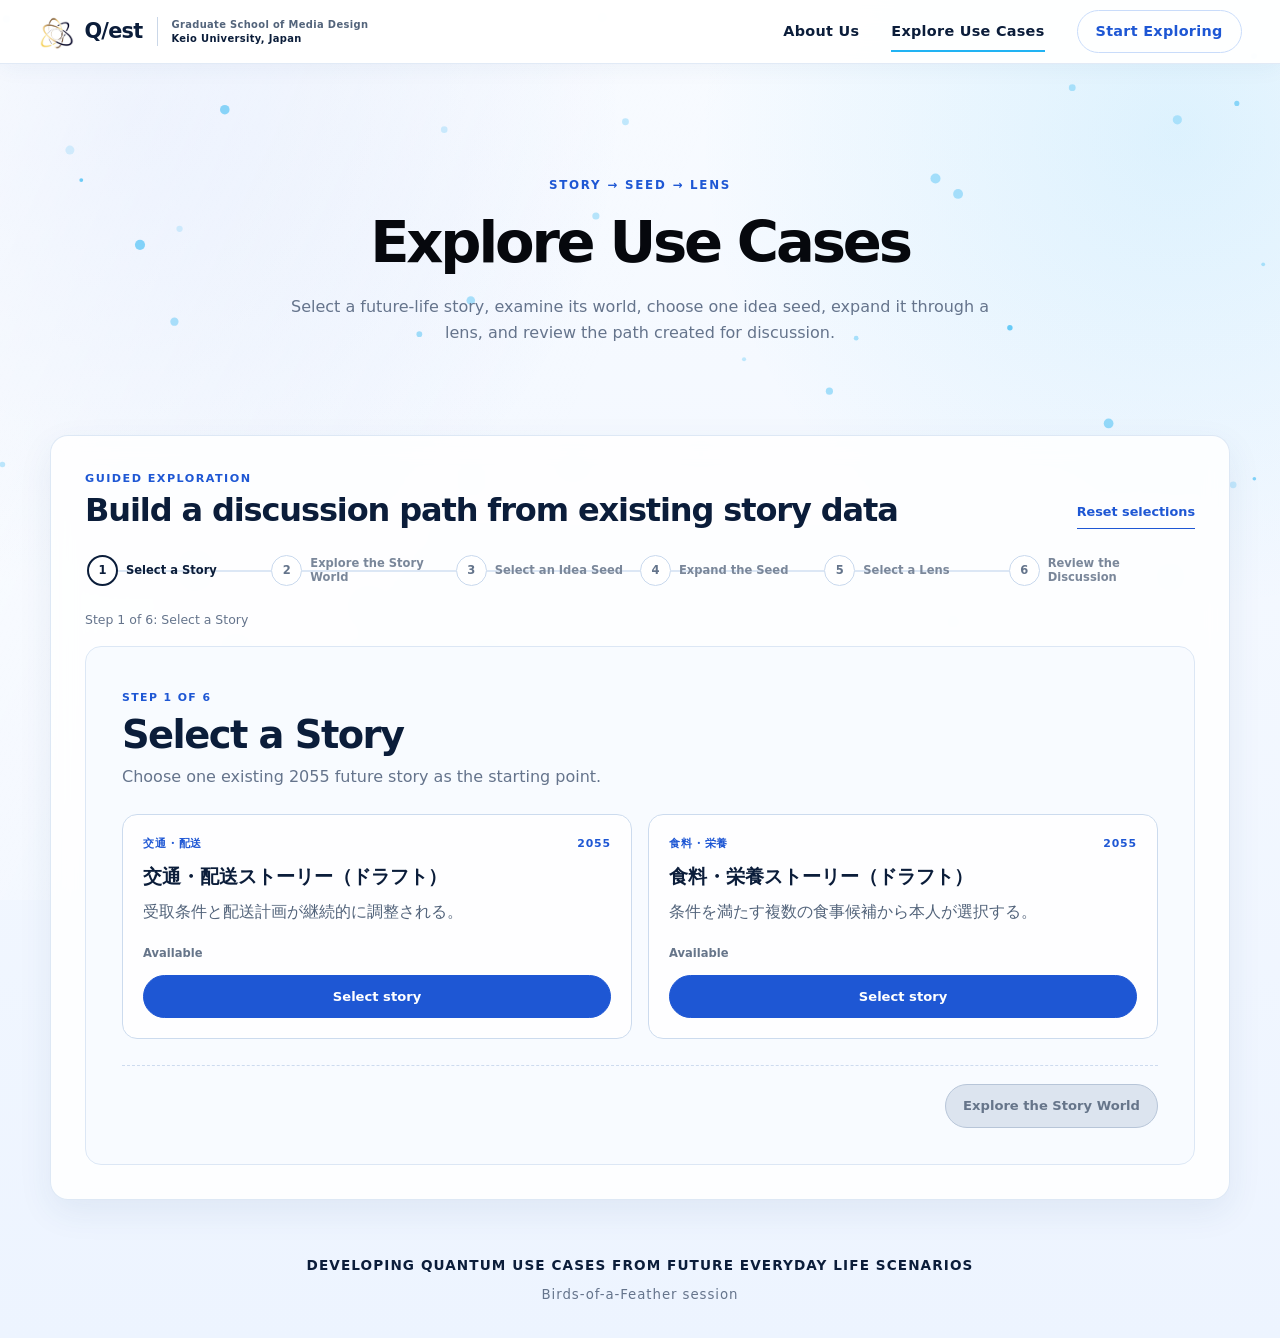
==== site/explore/index.html @ 3cc8f253 "Add guided use case exploration flow" ====
<!doctype html>
<html lang="en">
<head>
  <meta charset="utf-8">
  <meta name="viewport" content="width=device-width, initial-scale=1">
  <meta name="description" content="Explore future stories, select an idea seed, expand it through a lens, and review the resulting use-case path.">
  <meta name="theme-color" content="#f4f8ff">
  <title>Explore Use Cases | Everyday Futures to Quantum Use Cases</title>
  <link rel="icon" type="image/svg+xml" href="../favicon.svg?v=20260724b">
  <link rel="stylesheet" href="../styles.css?v=20260724b">
</head>
<body>
  <canvas id="quantum-bubbles" aria-hidden="true"></canvas>

  <header class="site-header">
    <a class="brand" href="https://q-est.org/" target="_blank" rel="noopener noreferrer"
      aria-label="Visit the Q/est website">
      <img class="brand-logo" src="../assets/qest-logo-icon.png?v=20260724b" alt="">
      <span class="brand-copy"><strong>Q/est</strong></span>
      <span class="brand-divider" aria-hidden="true"></span>
      <span class="brand-institute">
        <span>Graduate School of Media Design</span>
        <span>Keio University, Japan</span>
      </span>
    </a>

    <button class="nav-toggle" type="button" aria-label="Open navigation"
      aria-controls="site-nav" aria-expanded="false">
      <span></span><span></span><span></span>
    </button>

    <nav id="site-nav" class="site-nav" aria-label="Main navigation">
      <a href="../about/">About Us</a>
      <a href="./" aria-current="page">Explore Use Cases</a>
      <a class="nav-cta" href="#explorer">Start Exploring</a>
    </nav>
  </header>

  <main class="subpage-main explore-main">
    <section class="subpage-hero explore-hero" aria-labelledby="explore-page-title">
      <p class="kicker">Story → Seed → Lens</p>
      <h1 id="explore-page-title">Explore Use Cases</h1>
      <p>
        Select a future-life story, examine its world, choose one idea seed, expand it through a
        lens, and review the path created for discussion.
      </p>
    </section>

    <section id="explorer" class="explorer-shell" aria-labelledby="explorer-title">
      <div class="explorer-heading">
        <div>
          <p class="eyebrow">Guided exploration</p>
          <h2 id="explorer-title">Build a discussion path from existing story data</h2>
        </div>
        <button id="reset-explorer" class="text-button" type="button">Reset selections</button>
      </div>

      <div class="progress-scroll" role="region" aria-label="Exploration progress">
        <ol class="step-progress">
          <li data-progress-step="0" aria-current="step">
            <span>1</span><strong>Select a Story</strong>
          </li>
          <li data-progress-step="1">
            <span>2</span><strong>Explore the Story World</strong>
          </li>
          <li data-progress-step="2">
            <span>3</span><strong>Select an Idea Seed</strong>
          </li>
          <li data-progress-step="3">
            <span>4</span><strong>Expand the Seed</strong>
          </li>
          <li data-progress-step="4">
            <span>5</span><strong>Select a Lens</strong>
          </li>
          <li data-progress-step="5">
            <span>6</span><strong>Review the Discussion</strong>
          </li>
        </ol>
      </div>

      <p id="explorer-status" class="explorer-status" role="status" aria-live="polite">
        Loading story data…
      </p>

      <section class="explorer-step" data-step="0" aria-labelledby="step-story-title">
        <div class="step-heading">
          <span>Step 1 of 6</span>
          <h2 id="step-story-title">Select a Story</h2>
          <p>Choose one existing 2055 future story as the starting point.</p>
        </div>
        <div id="story-card-list" class="selection-grid story-selection-grid"></div>
        <div class="explorer-actions">
          <span></span>
          <button id="story-next" class="primary-button" type="button" disabled>
            Explore the Story World
          </button>
        </div>
      </section>

      <section class="explorer-step" data-step="1" aria-labelledby="step-world-title" hidden>
        <div class="step-heading">
          <span>Step 2 of 6</span>
          <h2 id="step-world-title">Explore the Story World</h2>
          <p>Review the story, protagonist, everyday scenes, world conditions, and life change.</p>
        </div>
        <article class="story-world">
          <header>
            <p id="world-domain" class="eyebrow"></p>
            <h3 id="world-story-title"></h3>
          </header>
          <div id="world-story-body" class="story-prose" lang="ja"></div>
          <div class="world-detail-grid">
            <section>
              <h4>Protagonist</h4>
              <dl id="world-protagonist"></dl>
            </section>
            <section>
              <h4>Everyday scenes</h4>
              <ol id="world-scenes" class="compact-list" lang="ja"></ol>
            </section>
            <section>
              <h4>2055 world conditions</h4>
              <ul id="world-conditions" class="compact-list"></ul>
            </section>
            <section>
              <h4>Change in everyday life</h4>
              <dl id="world-change" lang="ja"></dl>
            </section>
          </div>
        </article>
        <div class="explorer-actions">
          <button class="secondary-button" type="button" data-back-to="0">Back</button>
          <button class="primary-button" type="button" data-next-to="2">Select an Idea Seed</button>
        </div>
      </section>

      <section class="explorer-step" data-step="2" aria-labelledby="step-seed-title" hidden>
        <div class="step-heading">
          <span>Step 3 of 6</span>
          <h2 id="step-seed-title">Select an Idea Seed</h2>
          <p>Choose one technical, service, social, or everyday-life element from the story.</p>
        </div>
        <div id="seed-card-list" class="selection-grid seed-selection-grid"></div>
        <div class="explorer-actions">
          <button class="secondary-button" type="button" data-back-to="1">Back</button>
          <button id="seed-next" class="primary-button" type="button" disabled>
            Expand the Seed
          </button>
        </div>
      </section>

      <section class="explorer-step" data-step="3" aria-labelledby="step-expand-title" hidden>
        <div class="step-heading">
          <span>Step 4 of 6</span>
          <h2 id="step-expand-title">Expand the Seed</h2>
        </div>
        <div class="expand-panel">
          <p class="expand-label">EXPAND</p>
          <p class="expand-concept">
            Select one seed contained in the story and expand it into another element that helps
            make the future society possible.
          </p>
          <article id="expand-selected-seed" class="selected-summary-card"></article>
        </div>
        <div class="explorer-actions">
          <button class="secondary-button" type="button" data-back-to="2">Back</button>
          <button class="primary-button" type="button" data-next-to="4">Select a Lens</button>
        </div>
      </section>

      <section class="explorer-step" data-step="4" aria-labelledby="step-lens-title" hidden>
        <div class="step-heading">
          <span>Step 5 of 6</span>
          <h2 id="step-lens-title">Select a Lens</h2>
          <p>Choose one lens for expanding the selected seed.</p>
        </div>
        <div id="lens-card-list" class="lens-grid"></div>
        <div class="explorer-actions">
          <button class="secondary-button" type="button" data-back-to="3">Back</button>
          <button id="lens-next" class="primary-button" type="button" disabled>
            Review the Discussion
          </button>
        </div>
      </section>

      <section class="explorer-step" data-step="5" aria-labelledby="step-review-title" hidden>
        <div class="step-heading">
          <span>Step 6 of 6</span>
          <h2 id="step-review-title">Review the Discussion</h2>
          <p>Confirm the Story → Seed → Lens path selected for discussion.</p>
        </div>
        <div class="review-flow" aria-label="Selected discussion path">
          <article>
            <span>Story</span>
            <strong id="review-story"></strong>
          </article>
          <span class="review-arrow" aria-hidden="true">→</span>
          <article>
            <span>Seed</span>
            <strong id="review-seed"></strong>
          </article>
          <span class="review-arrow" aria-hidden="true">→</span>
          <article>
            <span>Lens</span>
            <strong id="review-lens"></strong>
          </article>
        </div>
        <div class="review-details">
          <p><span>Story domain</span><strong id="review-domain"></strong></p>
          <p><span>Related story scene</span><strong id="review-scene"></strong></p>
          <p><span>Expansion method</span><strong>EXPAND</strong></p>
        </div>
        <div class="explorer-actions">
          <button class="secondary-button" type="button" data-back-to="4">Back</button>
          <button id="start-over" class="primary-button" type="button">Start a New Path</button>
        </div>
      </section>

      <noscript>
        <p class="error-message">JavaScript is required to use the guided exploration.</p>
      </noscript>
    </section>
  </main>

  <footer class="site-footer">
    <p><a href="../">Developing Quantum Use Cases from Future Everyday Life Scenarios</a></p>
    <small>Birds-of-a-Feather session</small>
  </footer>

  <script src="../bubbles.js?v=20260724b"></script>
  <script src="../app.js?v=20260724b"></script>
  <script src="./explore.js?v=20260724b"></script>
</body>
</html>
---- site/styles.css ----
:root {
  --ink: #0b1d3a;
  --text: #202635;
  --muted: #65748c;
  --accent: #21b3f3;
  --accent-dark: #1e57d4;
  --line: #dce7f5;
  --panel: rgba(255, 255, 255, 0.78);
  --max: 1080px;
  --header-height: 64px;
}

* {
  box-sizing: border-box;
}

html {
  scroll-behavior: smooth;
  scroll-padding-top: calc(var(--header-height) + 24px);
}

body {
  margin: 0;
  color: var(--text);
  background:
    radial-gradient(circle at 10% 8%, rgba(65, 117, 235, 0.12), transparent 31rem),
    radial-gradient(circle at 92% 10%, rgba(33, 179, 243, 0.12), transparent 30rem),
    linear-gradient(180deg, #f8fbff 0%, #edf4ff 100%);
  font-family: "Avenir Next", "Hiragino Sans", "Yu Gothic", "Noto Sans JP", system-ui, sans-serif;
  line-height: 1.65;
  min-height: 100vh;
}

body::before {
  position: fixed;
  inset: 0;
  z-index: -2;
  background: linear-gradient(115deg, rgba(255, 255, 255, 0.6), transparent 45%);
  content: "";
  pointer-events: none;
}

a {
  color: inherit;
}

#quantum-bubbles {
  position: fixed;
  inset: 0;
  z-index: -1;
  width: 100%;
  height: 100%;
  pointer-events: none;
}

.site-header {
  position: fixed;
  inset: 0 0 auto;
  z-index: 20;
  display: flex;
  height: var(--header-height);
  align-items: center;
  justify-content: space-between;
  padding: 0 clamp(16px, 3vw, 42px);
  border-bottom: 1px solid rgba(220, 231, 245, 0.85);
  background: rgba(255, 255, 255, 0.94);
  box-shadow: 0 4px 22px rgba(42, 76, 130, 0.05);
  backdrop-filter: blur(18px);
}

.brand {
  display: inline-flex;
  align-items: center;
  gap: 10px;
  color: var(--ink);
  text-decoration: none;
}

.brand-logo {
  width: 36px;
  height: 36px;
  object-fit: contain;
}

.brand-copy {
  line-height: 1;
}

.brand-copy strong {
  font-size: 1.3rem;
  font-weight: 800;
  letter-spacing: -0.035em;
}

.brand-divider {
  width: 1px;
  height: 29px;
  margin: 0 3px 0 5px;
  background: #cad7e8;
}

.brand-institute {
  display: grid;
  color: #53647b;
  font-size: 0.62rem;
  font-weight: 700;
  letter-spacing: 0.035em;
  line-height: 1.35;
  white-space: nowrap;
}

.brand-institute span:last-child {
  color: var(--ink);
  font-weight: 800;
}

.site-nav {
  display: flex;
  align-items: center;
  gap: clamp(18px, 2.5vw, 32px);
}

.site-nav a {
  position: relative;
  color: var(--ink);
  font-size: 0.9rem;
  font-weight: 750;
  letter-spacing: 0.02em;
  text-decoration: none;
}

.site-nav a:not(.nav-cta)::after {
  position: absolute;
  right: 0;
  bottom: -9px;
  left: 0;
  height: 2px;
  background: var(--accent);
  content: "";
  transform: scaleX(0);
  transition: transform 180ms ease;
}

.site-nav a:hover::after,
.site-nav a:focus-visible::after {
  transform: scaleX(1);
}

.site-nav a[aria-current="page"]:not(.nav-cta)::after {
  transform: scaleX(1);
}

.site-nav .nav-cta {
  padding: 9px 18px;
  border: 1px solid #c9dcfa;
  border-radius: 22px;
  color: var(--accent-dark);
  transition: background 180ms ease, color 180ms ease;
}

.site-nav .nav-cta:hover,
.site-nav .nav-cta:focus-visible {
  color: #fff;
  background: var(--accent-dark);
}

.nav-toggle {
  display: none;
  width: 44px;
  height: 44px;
  padding: 8px;
  border: 0;
  background: transparent;
  cursor: pointer;
}

.nav-toggle span {
  display: block;
  width: 25px;
  height: 2px;
  margin: 5px auto;
  border-radius: 2px;
  background: var(--ink);
  transition: transform 180ms ease, opacity 180ms ease;
}

main {
  width: min(var(--max), calc(100% - 40px));
  margin: 0 auto;
  padding-top: var(--header-height);
}

.hero {
  display: flex;
  min-height: 460px;
  align-items: center;
  justify-content: center;
  padding: clamp(66px, 8vw, 96px) 20px 58px;
  text-align: center;
}

.hero-statement {
  width: min(100%, 1040px);
}

.kicker {
  margin: 0 0 16px;
  color: var(--accent-dark);
  font-size: 0.74rem;
  font-weight: 800;
  letter-spacing: 0.15em;
  text-transform: uppercase;
}

.hero h1 {
  margin: 0 auto;
  color: #06080d;
  font-size: clamp(2rem, 3.3vw, 3rem);
  font-weight: 900;
  letter-spacing: -0.055em;
  line-height: 1.08;
}

.section-heading > span {
  display: block;
  width: 9px;
  height: 64px;
  flex: 0 0 auto;
  border-radius: 999px;
  background: var(--accent);
}

.hero-description {
  max-width: 720px;
  margin: 18px auto 0;
  color: var(--muted);
  font-size: clamp(0.95rem, 1.3vw, 1.08rem);
  line-height: 1.6;
}

.content-section {
  margin: 0 0 34px;
  padding: clamp(26px, 3.5vw, 38px);
  border: 1px solid rgba(220, 231, 245, 0.9);
  border-radius: 18px;
  background: var(--panel);
  box-shadow: 0 12px 34px rgba(43, 78, 132, 0.08);
  backdrop-filter: blur(12px);
}

.section-heading {
  display: flex;
  align-items: center;
  gap: 22px;
  margin-bottom: 24px;
}

.section-heading > span {
  height: 44px;
  width: 7px;
}

.section-heading p {
  margin: 0 0 4px;
  color: var(--accent-dark);
  font-size: 0.72rem;
  font-weight: 800;
  letter-spacing: 0.14em;
  text-transform: uppercase;
}

.section-heading h2 {
  margin: 0;
  color: var(--ink);
  font-size: clamp(1.45rem, 2.4vw, 2.05rem);
  letter-spacing: -0.035em;
  line-height: 1.15;
}

.card-grid {
  display: grid;
  gap: 18px;
}

.overview-grid {
  display: grid;
  grid-template-columns: repeat(3, minmax(0, 1fr));
  gap: 18px;
}

.baseline-grid {
  grid-template-columns: repeat(3, minmax(0, 1fr));
}

.card {
  min-width: 0;
  padding: 20px;
  border: 1px solid var(--line);
  border-radius: 14px;
  background: rgba(255, 255, 255, 0.8);
}

.card small {
  color: var(--accent-dark);
  font-size: 0.67rem;
  font-weight: 800;
  letter-spacing: 0.12em;
  text-transform: uppercase;
}

.card h3 {
  margin: 8px 0 9px;
  color: var(--ink);
  font-size: 1.1rem;
  line-height: 1.25;
}

.card p {
  margin: 0;
  color: var(--muted);
  font-size: 0.92rem;
}

.domain-grid {
  display: grid;
  grid-template-columns: repeat(2, minmax(0, 1fr));
  gap: clamp(20px, 4vw, 48px);
}

.domain-card {
  min-width: 0;
}

.domain-card-header {
  display: flex;
  gap: 16px;
  align-items: flex-start;
  margin-bottom: 20px;
}

.domain-card-number {
  color: #141923;
  font-size: 3.8rem;
  font-weight: 900;
  letter-spacing: -0.07em;
  line-height: 0.9;
}

.domain-card h3 {
  margin: 3px 0 0;
  color: var(--ink);
  font-size: clamp(1.3rem, 2.2vw, 1.85rem);
  line-height: 1.16;
}

.domain-card dl {
  margin: 0;
  padding: 23px;
  border: 1px solid var(--line);
  border-radius: 14px;
  background: rgba(255, 255, 255, 0.78);
}

.domain-card dt {
  margin-top: 15px;
  color: var(--accent-dark);
  font-size: 0.68rem;
  font-weight: 850;
  letter-spacing: 0.12em;
  text-transform: uppercase;
}

.domain-card dt:first-child {
  margin-top: 0;
}

.domain-card dd {
  margin: 3px 0 0;
  color: #3f4c61;
  font-size: 0.9rem;
}

.method-list {
  margin: 0;
  padding: 0;
  list-style: none;
}

.method-list li {
  display: grid;
  grid-template-columns: 78px 1fr;
  gap: 20px;
  align-items: baseline;
  padding: 19px 4px;
  border-top: 1px dashed #cddbef;
}

.method-list li:last-child {
  border-bottom: 1px dashed #cddbef;
}

.method-list b {
  color: var(--accent-dark);
  font-size: 1.7rem;
  font-weight: 900;
}

.question-section blockquote {
  max-width: 900px;
  margin: 10px auto 0;
  padding: clamp(24px, 3.5vw, 36px);
  border: 0;
  border-radius: 16px;
  color: var(--ink);
  background:
    linear-gradient(135deg, rgba(30, 87, 212, 0.08), rgba(33, 179, 243, 0.11)),
    rgba(255, 255, 255, 0.7);
  font-size: clamp(1.25rem, 2.5vw, 2rem);
  font-weight: 850;
  letter-spacing: -0.03em;
  line-height: 1.35;
  text-align: center;
}

.timeline {
  margin: 0;
  padding: 0;
  list-style: none;
}

.timeline li {
  display: grid;
  grid-template-columns: 74px 1fr auto;
  gap: 20px;
  align-items: center;
  padding: 14px 5px;
  border-top: 1px dashed #cddbef;
}

.timeline li:last-child {
  border-bottom: 1px dashed #cddbef;
}

.timeline b {
  color: var(--accent-dark);
  font-size: 1.7rem;
  font-weight: 900;
}

.timeline h3 {
  margin: 0;
  color: var(--ink);
  font-size: 1.08rem;
}

.timeline p {
  margin: 4px 0 0;
  color: var(--muted);
  font-size: 0.9rem;
}

.timeline time {
  min-width: 68px;
  padding: 7px 10px;
  border: 1px solid #c9dcfa;
  border-radius: 999px;
  color: var(--accent-dark);
  font-size: 0.78rem;
  font-weight: 800;
  text-align: center;
}

.prompt-columns,
.people-grid {
  display: grid;
  grid-template-columns: repeat(2, minmax(0, 1fr));
  gap: clamp(22px, 5vw, 58px);
}

.prompt-columns article,
.people-grid article {
  min-width: 0;
  padding: 20px;
  border: 1px solid var(--line);
  border-radius: 15px;
  background: rgba(255, 255, 255, 0.76);
}

.prompt-number {
  color: #151a23;
  font-size: 2.8rem;
  font-weight: 900;
  letter-spacing: -0.07em;
  line-height: 1;
}

.prompt-columns h3,
.people-grid h3 {
  margin: 10px 0 14px;
  color: var(--ink);
  font-size: 1.35rem;
}

.prompt-columns ul {
  margin: 0;
  padding-left: 1.2rem;
}

.prompt-columns li {
  margin: 9px 0;
  color: #45546a;
}

.story-grid {
  display: grid;
  grid-template-columns: repeat(3, minmax(0, 1fr));
  gap: 18px;
}

.story-card {
  min-width: 0;
  padding: 21px;
  border: 1px solid var(--line);
  border-radius: 15px;
  background: rgba(255, 255, 255, 0.78);
}

.story-card > b {
  color: var(--accent-dark);
  font-size: 2rem;
  font-weight: 900;
}

.story-card h3 {
  margin: 11px 0 13px;
  color: var(--ink);
  font-size: 1.2rem;
  line-height: 1.3;
}

.story-card p {
  margin: 0 0 20px;
  color: #45546a;
  font-size: 0.91rem;
}

.story-card small {
  display: block;
  padding-top: 16px;
  border-top: 1px dashed #cddbef;
  color: var(--accent-dark);
  font-size: 0.76rem;
  font-weight: 750;
  line-height: 1.5;
}

.story-note {
  max-width: 820px;
  margin: 20px auto 0;
  color: var(--muted);
  font-size: 0.9rem;
  text-align: center;
}

.people-grid p {
  color: #45546a;
}

.author-list {
  margin: 0;
  padding: 0;
  list-style: none;
}

.author-list li {
  display: grid;
  padding: 10px 0;
  border-top: 1px dashed #cddbef;
}

.author-list strong {
  color: var(--ink);
}

.author-list span {
  color: var(--muted);
  font-size: 0.82rem;
}

.site-footer {
  padding: 20px 20px 30px;
  color: var(--muted);
  text-align: center;
}

.site-footer p {
  margin: 0 0 5px;
  color: var(--ink);
  font-size: 0.85rem;
  font-weight: 800;
  letter-spacing: 0.08em;
  text-transform: uppercase;
}

.site-footer small {
  letter-spacing: 0.07em;
}

.site-footer a {
  text-decoration: none;
}

.subpage-main {
  padding-top: calc(var(--header-height) + 34px);
}

.subpage-hero {
  max-width: 900px;
  margin: 0 auto 34px;
  padding: clamp(48px, 7vw, 78px) 20px;
  text-align: center;
}

.subpage-hero h1 {
  margin: 0;
  color: #06080d;
  font-size: clamp(2.1rem, 4.5vw, 3.8rem);
  font-weight: 900;
  letter-spacing: -0.055em;
  line-height: 1.08;
}

.subpage-hero > p:last-child {
  max-width: 720px;
  margin: 20px auto 0;
  color: var(--muted);
  font-size: 1rem;
}

.about-columns {
  display: grid;
  grid-template-columns: repeat(2, minmax(0, 1fr));
  gap: 18px;
}

.info-panel {
  padding: 22px;
  border: 1px solid var(--line);
  border-radius: 15px;
  background: rgba(255, 255, 255, 0.78);
}

.info-panel h3 {
  margin: 0 0 12px;
  color: var(--ink);
  font-size: 1.25rem;
}

.info-panel p,
.section-intro,
.section-note {
  color: #45546a;
}

.info-panel p {
  margin: 0;
}

.section-note {
  max-width: 780px;
  margin: 22px auto 0;
  text-align: center;
}

.section-intro {
  max-width: 820px;
  margin: 0 0 22px;
}

.workshop-list {
  display: grid;
  margin: 0;
  padding: 0;
  grid-template-columns: repeat(4, minmax(0, 1fr));
  gap: 12px;
  list-style: none;
}

.workshop-list li {
  display: grid;
  gap: 3px;
  padding: 18px;
  border: 1px solid var(--line);
  border-radius: 13px;
  background: rgba(255, 255, 255, 0.76);
}

.workshop-list strong {
  color: var(--ink);
  font-size: 1.05rem;
}

.workshop-list span {
  color: var(--muted);
  font-size: 0.78rem;
}

.explore-main {
  width: min(1180px, calc(100% - 40px));
}

.explore-hero {
  margin-bottom: 10px;
}

.explorer-shell {
  margin-bottom: 34px;
  padding: clamp(22px, 3vw, 34px);
  border: 1px solid rgba(220, 231, 245, 0.95);
  border-radius: 18px;
  background: rgba(255, 255, 255, 0.84);
  box-shadow: 0 12px 34px rgba(43, 78, 132, 0.08);
  backdrop-filter: blur(12px);
  scroll-margin-top: calc(var(--header-height) + 20px);
}

.explorer-heading {
  display: flex;
  gap: 24px;
  align-items: flex-end;
  justify-content: space-between;
  margin-bottom: 24px;
}

.explorer-heading h2 {
  margin: 0;
  color: var(--ink);
  font-size: clamp(1.4rem, 2.5vw, 2rem);
  letter-spacing: -0.035em;
  line-height: 1.15;
}

.eyebrow {
  margin: 0 0 4px;
  color: var(--accent-dark);
  font-size: 0.7rem;
  font-weight: 850;
  letter-spacing: 0.13em;
  text-transform: uppercase;
}

.text-button {
  flex: 0 0 auto;
  padding: 6px 0;
  border: 0;
  border-bottom: 1px solid currentColor;
  color: var(--accent-dark);
  background: transparent;
  font: inherit;
  font-size: 0.8rem;
  font-weight: 800;
  cursor: pointer;
}

.progress-scroll {
  overflow-x: auto;
  padding: 2px 2px 10px;
  scrollbar-color: #b7cbea transparent;
}

.step-progress {
  display: grid;
  min-width: 920px;
  margin: 0;
  padding: 0;
  grid-template-columns: repeat(6, minmax(0, 1fr));
  list-style: none;
}

.step-progress li {
  position: relative;
  display: grid;
  min-width: 0;
  grid-template-columns: 31px 1fr;
  gap: 8px;
  align-items: center;
  padding-right: 14px;
  color: #7a879a;
}

.step-progress li::after {
  position: absolute;
  z-index: -1;
  top: 15px;
  right: 0;
  left: 31px;
  height: 2px;
  background: #dce7f5;
  content: "";
}

.step-progress li:last-child::after {
  display: none;
}

.step-progress li > span {
  display: grid;
  width: 31px;
  height: 31px;
  border: 1px solid #c8d8ed;
  border-radius: 50%;
  place-items: center;
  color: #64748b;
  background: #fff;
  font-size: 0.72rem;
  font-weight: 850;
}

.step-progress strong {
  font-size: 0.72rem;
  line-height: 1.25;
}

.step-progress li.is-complete,
.step-progress li.is-current {
  color: var(--ink);
}

.step-progress li.is-complete > span {
  border-color: var(--accent-dark);
  color: #fff;
  background: var(--accent-dark);
}

.step-progress li.is-current > span {
  border: 2px solid var(--ink);
  color: var(--ink);
  background: #fff;
}

.step-progress li.is-complete::after {
  background: var(--accent-dark);
}

.explorer-status {
  min-height: 1.4em;
  margin: 14px 0 0;
  color: var(--muted);
  font-size: 0.78rem;
}

.explorer-status.is-error,
.error-message {
  color: #8b1e2d;
  font-weight: 750;
}

.explorer-step {
  margin-top: 16px;
  padding: clamp(22px, 3.5vw, 36px);
  border: 1px solid var(--line);
  border-radius: 16px;
  background: rgba(248, 251, 255, 0.9);
}

.explorer-step[hidden] {
  display: none;
}

.step-heading {
  max-width: 760px;
  margin-bottom: 24px;
}

.step-heading > span {
  color: var(--accent-dark);
  font-size: 0.68rem;
  font-weight: 850;
  letter-spacing: 0.13em;
  text-transform: uppercase;
}

.step-heading h2 {
  margin: 4px 0 8px;
  color: var(--ink);
  font-size: clamp(1.65rem, 3vw, 2.4rem);
  letter-spacing: -0.04em;
  line-height: 1.1;
}

.step-heading p {
  margin: 0;
  color: var(--muted);
}

.selection-grid {
  display: grid;
  grid-template-columns: repeat(2, minmax(0, 1fr));
  gap: 16px;
}

.choice-card,
.lens-card {
  display: flex;
  min-width: 0;
  flex-direction: column;
  padding: 20px;
  border: 1px solid #ccdbee;
  border-radius: 15px;
  background: rgba(255, 255, 255, 0.92);
}

.choice-card.is-selected,
.lens-card.is-selected {
  border: 2px solid var(--ink);
  box-shadow: 0 0 0 4px rgba(30, 87, 212, 0.11);
}

.choice-meta {
  display: flex;
  gap: 8px;
  align-items: center;
  justify-content: space-between;
}

.choice-meta span,
.seed-id,
.seed-type {
  color: var(--accent-dark);
  font-size: 0.68rem;
  font-weight: 850;
  letter-spacing: 0.08em;
  text-transform: uppercase;
}

.choice-card h3,
.lens-card h3,
.selected-summary-card h3 {
  margin: 12px 0 9px;
  color: var(--ink);
  font-size: 1.2rem;
  line-height: 1.3;
}

.choice-card > p,
.lens-card > p,
.selected-summary-card > p {
  color: #53647b;
}

.choice-card > p {
  margin: 0 0 18px;
}

.selection-state {
  display: inline-flex;
  gap: 5px;
  align-items: center;
  align-self: flex-start;
  margin: auto 0 12px;
  color: #66758a;
  font-size: 0.72rem;
  font-weight: 800;
}

.is-selected .selection-state {
  color: var(--ink);
}

.is-selected .selection-state::before {
  content: "✓";
}

.primary-button,
.secondary-button {
  min-height: 42px;
  padding: 10px 17px;
  border-radius: 999px;
  font: inherit;
  font-size: 0.82rem;
  font-weight: 850;
  cursor: pointer;
  transition: transform 160ms ease, box-shadow 160ms ease;
}

.primary-button {
  border: 1px solid var(--accent-dark);
  color: #fff;
  background: var(--accent-dark);
}

.secondary-button {
  border: 1px solid #b9cce7;
  color: var(--ink);
  background: #fff;
}

.primary-button:hover:not(:disabled),
.primary-button:focus-visible:not(:disabled),
.secondary-button:hover,
.secondary-button:focus-visible {
  box-shadow: 0 7px 18px rgba(30, 87, 212, 0.16);
  transform: translateY(-1px);
}

.primary-button:disabled {
  border-color: #b7c5d8;
  color: #66758a;
  background: #dce4ef;
  cursor: not-allowed;
}

.explorer-actions {
  display: flex;
  gap: 12px;
  align-items: center;
  justify-content: space-between;
  margin-top: 26px;
  padding-top: 18px;
  border-top: 1px dashed #cddbef;
}

.story-world {
  overflow: hidden;
  border: 1px solid #ccdbee;
  border-radius: 16px;
  background: #fff;
}

.story-world > header {
  padding: 22px 24px 18px;
  border-bottom: 1px solid var(--line);
}

.story-world h3 {
  margin: 3px 0 0;
  color: var(--ink);
  font-size: clamp(1.35rem, 2.5vw, 1.9rem);
}

.story-prose {
  padding: 22px 24px;
  color: #3f4c61;
  background: rgba(237, 244, 255, 0.55);
}

.story-prose p {
  margin: 0;
  white-space: pre-line;
}

.world-detail-grid {
  display: grid;
  grid-template-columns: repeat(2, minmax(0, 1fr));
}

.world-detail-grid > section {
  min-width: 0;
  padding: 22px 24px;
  border-top: 1px solid var(--line);
}

.world-detail-grid > section:nth-child(odd) {
  border-right: 1px solid var(--line);
}

.world-detail-grid h4 {
  margin: 0 0 13px;
  color: var(--ink);
  font-size: 1rem;
}

.world-detail-grid dl {
  margin: 0;
}

.world-detail-grid dt {
  margin-top: 9px;
  color: var(--accent-dark);
  font-size: 0.65rem;
  font-weight: 850;
  letter-spacing: 0.08em;
  text-transform: uppercase;
}

.world-detail-grid dt:first-child {
  margin-top: 0;
}

.world-detail-grid dd {
  margin: 2px 0 0;
  color: #53647b;
}

.compact-list {
  margin: 0;
  padding-left: 1.2rem;
}

.compact-list li {
  margin: 7px 0;
  color: #53647b;
}

.seed-card {
  min-height: 275px;
}

.seed-type {
  display: block;
  margin-top: 6px;
  color: #6b7890;
  letter-spacing: 0.03em;
}

.seed-relation {
  font-size: 0.86rem;
}

.seed-relation strong {
  color: var(--ink);
}

.expand-panel {
  padding: clamp(24px, 5vw, 52px);
  border: 1px solid #c9dcfa;
  border-radius: 16px;
  background:
    linear-gradient(135deg, rgba(30, 87, 212, 0.08), rgba(33, 179, 243, 0.1)),
    #fff;
  text-align: center;
}

.expand-label {
  margin: 0;
  color: var(--accent-dark);
  font-size: clamp(2.5rem, 6vw, 5rem);
  font-weight: 900;
  letter-spacing: -0.06em;
  line-height: 1;
}

.expand-concept {
  max-width: 720px;
  margin: 16px auto 26px;
  color: var(--ink);
  font-size: clamp(1.05rem, 2vw, 1.35rem);
  font-weight: 750;
  line-height: 1.5;
}

.selected-summary-card {
  max-width: 700px;
  margin: 0 auto;
  padding: 20px;
  border: 2px solid var(--ink);
  border-radius: 14px;
  background: rgba(255, 255, 255, 0.9);
  text-align: left;
}

.selected-summary-card p {
  margin: 6px 0 0;
}

.lens-grid {
  display: grid;
  grid-template-columns: repeat(4, minmax(0, 1fr));
  gap: 14px;
}

.lens-card {
  min-height: 245px;
}

.lens-card h3 {
  margin-top: 0;
  font-size: 1.3rem;
}

.lens-card .description-placeholder {
  min-height: 82px;
  padding: 12px;
  border: 1px dashed #b8cae3;
  border-radius: 10px;
  color: #758398;
  background: #f8fbff;
  font-size: 0.78rem;
}

.review-flow {
  display: grid;
  grid-template-columns: minmax(0, 1fr) auto minmax(0, 1fr) auto minmax(0, 1fr);
  gap: 13px;
  align-items: stretch;
}

.review-flow article {
  display: grid;
  min-width: 0;
  min-height: 145px;
  align-content: center;
  padding: 20px;
  border: 2px solid var(--ink);
  border-radius: 14px;
  background: #fff;
  text-align: center;
}

.review-flow article > span {
  color: var(--accent-dark);
  font-size: 0.68rem;
  font-weight: 850;
  letter-spacing: 0.12em;
  text-transform: uppercase;
}

.review-flow strong {
  margin-top: 9px;
  color: var(--ink);
  line-height: 1.35;
}

.review-arrow {
  align-self: center;
  color: var(--accent-dark);
  font-size: 1.6rem;
  font-weight: 900;
}

.review-details {
  display: grid;
  margin-top: 18px;
  padding: 18px;
  border: 1px solid var(--line);
  border-radius: 13px;
  background: rgba(255, 255, 255, 0.72);
  gap: 10px;
}

.review-details p {
  display: grid;
  margin: 0;
  grid-template-columns: minmax(135px, 0.35fr) 1fr;
  gap: 15px;
}

.review-details span {
  color: var(--muted);
  font-size: 0.76rem;
}

.review-details strong {
  color: var(--ink);
}

@media (max-width: 1100px) {
  :root {
    --header-height: 62px;
  }

  .brand-logo {
    width: 34px;
    height: 34px;
  }

  .brand-copy strong {
    font-size: 1.2rem;
  }

  .brand-institute {
    font-size: 0.56rem;
  }

  .nav-toggle {
    position: relative;
    z-index: 2;
    display: block;
  }

  .nav-toggle[aria-expanded="true"] span:nth-child(1) {
    transform: translateY(7px) rotate(45deg);
  }

  .nav-toggle[aria-expanded="true"] span:nth-child(2) {
    opacity: 0;
  }

  .nav-toggle[aria-expanded="true"] span:nth-child(3) {
    transform: translateY(-7px) rotate(-45deg);
  }

  .site-nav {
    position: absolute;
    top: calc(var(--header-height) - 1px);
    right: 14px;
    display: none;
    width: min(360px, calc(100vw - 28px));
    flex-direction: column;
    gap: 0;
    align-items: stretch;
    padding: 18px;
    border: 1px solid var(--line);
    border-radius: 14px;
    background: rgba(255, 255, 255, 0.98);
    box-shadow: 0 18px 38px rgba(43, 78, 132, 0.15);
  }

  .site-nav.is-open {
    display: flex;
  }

  .site-nav a {
    padding: 13px 10px;
    text-align: center;
  }

  .site-nav a:not(.nav-cta)::after {
    display: none;
  }

  .site-nav .nav-cta {
    margin-top: 8px;
  }

  .hero {
    min-height: auto;
    padding: 72px 10px 58px;
    text-align: center;
  }

  .hero h1 {
    font-size: clamp(1.95rem, 5vw, 2.8rem);
  }

  .baseline-grid {
    grid-template-columns: 1fr;
  }
}

@media (max-width: 820px) {
  .overview-grid,
  .story-grid {
    grid-template-columns: 1fr;
  }

  .workshop-list,
  .lens-grid {
    grid-template-columns: repeat(2, minmax(0, 1fr));
  }

  .selection-grid,
  .about-columns {
    grid-template-columns: 1fr;
  }

  .review-flow {
    grid-template-columns: 1fr;
  }

  .review-arrow {
    justify-self: center;
    transform: rotate(90deg);
  }
}

@media (max-width: 640px) {
  main {
    width: min(100% - 24px, var(--max));
  }

  .site-header {
    padding: 0 12px;
  }

  .brand {
    gap: 7px;
  }

  .brand-divider {
    height: 26px;
    margin: 0 1px 0 2px;
  }

  .brand-institute {
    max-width: 120px;
    font-size: 0.49rem;
    line-height: 1.3;
    white-space: normal;
  }

  .hero {
    padding: 56px 6px 44px;
  }

  .kicker {
    font-size: 0.64rem;
    line-height: 1.5;
  }

  .hero h1 {
    font-size: clamp(1.7rem, 7.2vw, 2rem);
    line-height: 1.14;
  }

  .content-section {
    margin-bottom: 20px;
    padding: 22px 16px;
    border-radius: 15px;
  }

  .subpage-main,
  .explore-main {
    width: min(100% - 24px, var(--max));
    padding-top: calc(var(--header-height) + 18px);
  }

  .subpage-hero {
    margin-bottom: 12px;
    padding: 38px 6px 42px;
  }

  .subpage-hero h1 {
    font-size: clamp(2rem, 10vw, 2.7rem);
  }

  .workshop-list,
  .lens-grid,
  .world-detail-grid {
    grid-template-columns: 1fr;
  }

  .world-detail-grid > section:nth-child(odd) {
    border-right: 0;
  }

  .explorer-shell {
    padding: 16px 12px;
    border-radius: 15px;
  }

  .explorer-heading {
    align-items: flex-start;
    flex-direction: column;
  }

  .explorer-step {
    padding: 20px 14px;
  }

  .explorer-actions {
    align-items: stretch;
    flex-direction: column-reverse;
  }

  .explorer-actions > span {
    display: none;
  }

  .explorer-actions button {
    width: 100%;
  }

  .story-world > header,
  .story-prose,
  .world-detail-grid > section {
    padding: 18px;
  }

  .review-details p {
    grid-template-columns: 1fr;
    gap: 2px;
  }

  .section-heading {
    flex-direction: column;
    gap: 13px;
    align-items: center;
    text-align: center;
  }

  .section-heading > span {
    width: 52px;
    height: 7px;
  }

  .domain-grid {
    grid-template-columns: 1fr;
    gap: 36px;
  }

  .prompt-columns,
  .people-grid {
    grid-template-columns: 1fr;
  }

  .timeline li {
    grid-template-columns: 48px 1fr;
    gap: 10px;
    align-items: start;
  }

  .timeline time {
    grid-column: 2;
    justify-self: start;
  }

  .timeline b {
    font-size: 1.35rem;
  }

  .domain-card-header {
    justify-content: center;
    text-align: left;
  }

  .method-list li {
    grid-template-columns: 55px 1fr;
    gap: 11px;
    align-items: start;
  }

  .method-list b {
    font-size: 1.35rem;
  }
}

@media (prefers-reduced-motion: reduce) {
  html {
    scroll-behavior: auto;
  }

  *,
  *::before,
  *::after {
    transition-duration: 0.01ms !important;
    animation-duration: 0.01ms !important;
  }
}
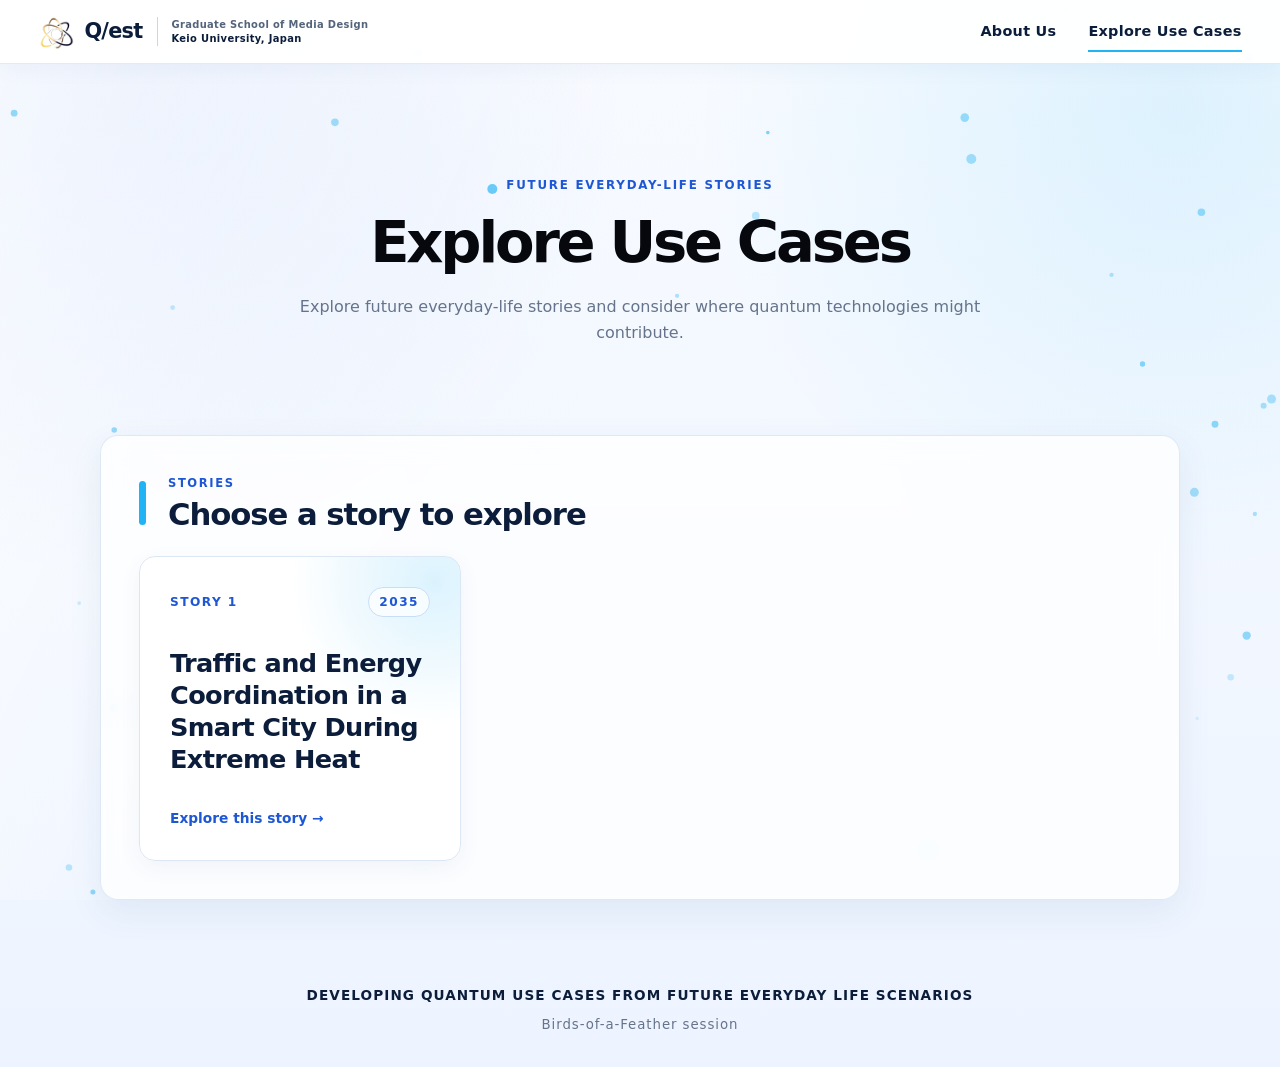
==== commit cd4e5c25: "Add interactive Story 1 workshop page" ====
--- a/site/explore/index.html
+++ b/site/explore/index.html
@@ -3,11 +3,11 @@
 <head>
   <meta charset="utf-8">
   <meta name="viewport" content="width=device-width, initial-scale=1">
-  <meta name="description" content="Explore future stories, select an idea seed, expand it through a lens, and review the resulting use-case path.">
+  <meta name="description" content="Explore future everyday-life stories and consider where quantum technologies might contribute.">
   <meta name="theme-color" content="#f4f8ff">
   <title>Explore Use Cases | Everyday Futures to Quantum Use Cases</title>
-  <link rel="icon" type="image/svg+xml" href="../favicon.svg?v=20260724b">
-  <link rel="stylesheet" href="../styles.css?v=20260724b">
+  <link rel="icon" type="image/svg+xml" href="../favicon.svg">
+  <link rel="stylesheet" href="../styles.css">
 </head>
 <body>
   <canvas id="quantum-bubbles" aria-hidden="true"></canvas>
@@ -15,7 +15,7 @@
   <header class="site-header">
     <a class="brand" href="https://q-est.org/" target="_blank" rel="noopener noreferrer"
       aria-label="Visit the Q/est website">
-      <img class="brand-logo" src="../assets/qest-logo-icon.png?v=20260724b" alt="">
+      <img class="brand-logo" src="../assets/qest-logo-icon.png" alt="">
       <span class="brand-copy"><strong>Q/est</strong></span>
       <span class="brand-divider" aria-hidden="true"></span>
       <span class="brand-institute">
@@ -23,212 +23,42 @@
         <span>Keio University, Japan</span>
       </span>
     </a>
-
-    <button class="nav-toggle" type="button" aria-label="Open navigation"
-      aria-controls="site-nav" aria-expanded="false">
-      <span></span><span></span><span></span>
-    </button>
-
-    <nav id="site-nav" class="site-nav" aria-label="Main navigation">
-      <a href="../about/">About Us</a>
-      <a href="./" aria-current="page">Explore Use Cases</a>
-      <a class="nav-cta" href="#explorer">Start Exploring</a>
+    <nav class="site-nav" aria-label="Primary navigation">
+      <a href="../index.html">About Us</a>
+      <a href="./index.html" aria-current="page">Explore Use Cases</a>
     </nav>
   </header>
 
-  <main class="subpage-main explore-main">
-    <section class="subpage-hero explore-hero" aria-labelledby="explore-page-title">
-      <p class="kicker">Story → Seed → Lens</p>
+  <main class="subpage-main explore-list-main">
+    <section class="subpage-hero explore-list-hero" aria-labelledby="explore-page-title">
+      <p class="kicker">Future everyday-life stories</p>
       <h1 id="explore-page-title">Explore Use Cases</h1>
-      <p>
-        Select a future-life story, examine its world, choose one idea seed, expand it through a
-        lens, and review the path created for discussion.
-      </p>
+      <p>Explore future everyday-life stories and consider where quantum technologies might contribute.</p>
     </section>
 
-    <section id="explorer" class="explorer-shell" aria-labelledby="explorer-title">
-      <div class="explorer-heading">
+    <section class="content-section" aria-labelledby="stories-title">
+      <div class="section-heading">
+        <span aria-hidden="true"></span>
         <div>
-          <p class="eyebrow">Guided exploration</p>
-          <h2 id="explorer-title">Build a discussion path from existing story data</h2>
+          <p>Stories</p>
+          <h2 id="stories-title">Choose a story to explore</h2>
         </div>
-        <button id="reset-explorer" class="text-button" type="button">Reset selections</button>
       </div>
-
-      <div class="progress-scroll" role="region" aria-label="Exploration progress">
-        <ol class="step-progress">
-          <li data-progress-step="0" aria-current="step">
-            <span>1</span><strong>Select a Story</strong>
-          </li>
-          <li data-progress-step="1">
-            <span>2</span><strong>Explore the Story World</strong>
-          </li>
-          <li data-progress-step="2">
-            <span>3</span><strong>Select an Idea Seed</strong>
-          </li>
-          <li data-progress-step="3">
-            <span>4</span><strong>Expand the Seed</strong>
-          </li>
-          <li data-progress-step="4">
-            <span>5</span><strong>Select a Lens</strong>
-          </li>
-          <li data-progress-step="5">
-            <span>6</span><strong>Review the Discussion</strong>
-          </li>
-        </ol>
+      <div class="use-case-grid">
+        <a class="use-case-card" href="./story-1/index.html">
+          <span class="use-case-meta"><strong>Story 1</strong><time datetime="2035">2035</time></span>
+          <h3>Traffic and Energy Coordination in a Smart City During Extreme Heat</h3>
+          <span class="use-case-link">Explore this story <span aria-hidden="true">→</span></span>
+        </a>
       </div>
-
-      <p id="explorer-status" class="explorer-status" role="status" aria-live="polite">
-        Loading story data…
-      </p>
-
-      <section class="explorer-step" data-step="0" aria-labelledby="step-story-title">
-        <div class="step-heading">
-          <span>Step 1 of 6</span>
-          <h2 id="step-story-title">Select a Story</h2>
-          <p>Choose one existing 2055 future story as the starting point.</p>
-        </div>
-        <div id="story-card-list" class="selection-grid story-selection-grid"></div>
-        <div class="explorer-actions">
-          <span></span>
-          <button id="story-next" class="primary-button" type="button" disabled>
-            Explore the Story World
-          </button>
-        </div>
-      </section>
-
-      <section class="explorer-step" data-step="1" aria-labelledby="step-world-title" hidden>
-        <div class="step-heading">
-          <span>Step 2 of 6</span>
-          <h2 id="step-world-title">Explore the Story World</h2>
-          <p>Review the story, protagonist, everyday scenes, world conditions, and life change.</p>
-        </div>
-        <article class="story-world">
-          <header>
-            <p id="world-domain" class="eyebrow"></p>
-            <h3 id="world-story-title"></h3>
-          </header>
-          <div id="world-story-body" class="story-prose" lang="ja"></div>
-          <div class="world-detail-grid">
-            <section>
-              <h4>Protagonist</h4>
-              <dl id="world-protagonist"></dl>
-            </section>
-            <section>
-              <h4>Everyday scenes</h4>
-              <ol id="world-scenes" class="compact-list" lang="ja"></ol>
-            </section>
-            <section>
-              <h4>2055 world conditions</h4>
-              <ul id="world-conditions" class="compact-list"></ul>
-            </section>
-            <section>
-              <h4>Change in everyday life</h4>
-              <dl id="world-change" lang="ja"></dl>
-            </section>
-          </div>
-        </article>
-        <div class="explorer-actions">
-          <button class="secondary-button" type="button" data-back-to="0">Back</button>
-          <button class="primary-button" type="button" data-next-to="2">Select an Idea Seed</button>
-        </div>
-      </section>
-
-      <section class="explorer-step" data-step="2" aria-labelledby="step-seed-title" hidden>
-        <div class="step-heading">
-          <span>Step 3 of 6</span>
-          <h2 id="step-seed-title">Select an Idea Seed</h2>
-          <p>Choose one technical, service, social, or everyday-life element from the story.</p>
-        </div>
-        <div id="seed-card-list" class="selection-grid seed-selection-grid"></div>
-        <div class="explorer-actions">
-          <button class="secondary-button" type="button" data-back-to="1">Back</button>
-          <button id="seed-next" class="primary-button" type="button" disabled>
-            Expand the Seed
-          </button>
-        </div>
-      </section>
-
-      <section class="explorer-step" data-step="3" aria-labelledby="step-expand-title" hidden>
-        <div class="step-heading">
-          <span>Step 4 of 6</span>
-          <h2 id="step-expand-title">Expand the Seed</h2>
-        </div>
-        <div class="expand-panel">
-          <p class="expand-label">EXPAND</p>
-          <p class="expand-concept">
-            Select one seed contained in the story and expand it into another element that helps
-            make the future society possible.
-          </p>
-          <article id="expand-selected-seed" class="selected-summary-card"></article>
-        </div>
-        <div class="explorer-actions">
-          <button class="secondary-button" type="button" data-back-to="2">Back</button>
-          <button class="primary-button" type="button" data-next-to="4">Select a Lens</button>
-        </div>
-      </section>
-
-      <section class="explorer-step" data-step="4" aria-labelledby="step-lens-title" hidden>
-        <div class="step-heading">
-          <span>Step 5 of 6</span>
-          <h2 id="step-lens-title">Select a Lens</h2>
-          <p>Choose one lens for expanding the selected seed.</p>
-        </div>
-        <div id="lens-card-list" class="lens-grid"></div>
-        <div class="explorer-actions">
-          <button class="secondary-button" type="button" data-back-to="3">Back</button>
-          <button id="lens-next" class="primary-button" type="button" disabled>
-            Review the Discussion
-          </button>
-        </div>
-      </section>
-
-      <section class="explorer-step" data-step="5" aria-labelledby="step-review-title" hidden>
-        <div class="step-heading">
-          <span>Step 6 of 6</span>
-          <h2 id="step-review-title">Review the Discussion</h2>
-          <p>Confirm the Story → Seed → Lens path selected for discussion.</p>
-        </div>
-        <div class="review-flow" aria-label="Selected discussion path">
-          <article>
-            <span>Story</span>
-            <strong id="review-story"></strong>
-          </article>
-          <span class="review-arrow" aria-hidden="true">→</span>
-          <article>
-            <span>Seed</span>
-            <strong id="review-seed"></strong>
-          </article>
-          <span class="review-arrow" aria-hidden="true">→</span>
-          <article>
-            <span>Lens</span>
-            <strong id="review-lens"></strong>
-          </article>
-        </div>
-        <div class="review-details">
-          <p><span>Story domain</span><strong id="review-domain"></strong></p>
-          <p><span>Related story scene</span><strong id="review-scene"></strong></p>
-          <p><span>Expansion method</span><strong>EXPAND</strong></p>
-        </div>
-        <div class="explorer-actions">
-          <button class="secondary-button" type="button" data-back-to="4">Back</button>
-          <button id="start-over" class="primary-button" type="button">Start a New Path</button>
-        </div>
-      </section>
-
-      <noscript>
-        <p class="error-message">JavaScript is required to use the guided exploration.</p>
-      </noscript>
     </section>
   </main>
 
   <footer class="site-footer">
-    <p><a href="../">Developing Quantum Use Cases from Future Everyday Life Scenarios</a></p>
+    <p>Developing Quantum Use Cases from Future Everyday Life Scenarios</p>
     <small>Birds-of-a-Feather session</small>
   </footer>
 
-  <script src="../bubbles.js?v=20260724b"></script>
-  <script src="../app.js?v=20260724b"></script>
-  <script src="./explore.js?v=20260724b"></script>
+  <script src="../bubbles.js"></script>
 </body>
 </html>
--- a/site/styles.css
+++ b/site/styles.css
@@ -705,6 +705,81 @@
   font-size: 0.78rem;
 }
 
+.explore-list-main {
+  padding-bottom: 30px;
+}
+
+.explore-list-hero {
+  padding-bottom: 54px;
+}
+
+.use-case-grid {
+  display: grid;
+  grid-template-columns: repeat(3, minmax(0, 1fr));
+  gap: 18px;
+}
+
+.use-case-card {
+  display: flex;
+  min-height: 250px;
+  min-width: 0;
+  flex-direction: column;
+  padding: clamp(22px, 3vw, 30px);
+  border: 1px solid var(--line);
+  border-radius: 16px;
+  background:
+    radial-gradient(circle at 92% 8%, rgba(33, 179, 243, 0.16), transparent 9rem),
+    rgba(255, 255, 255, 0.82);
+  box-shadow: 0 7px 22px rgba(43, 78, 132, 0.06);
+  text-decoration: none;
+  transition: border-color 180ms ease, box-shadow 180ms ease, transform 180ms ease;
+}
+
+.use-case-card:hover,
+.use-case-card:focus-visible {
+  border-color: #a9c9f1;
+  box-shadow: 0 14px 30px rgba(43, 78, 132, 0.12);
+  transform: translateY(-3px);
+}
+
+.use-case-card:focus-visible {
+  outline: 3px solid rgba(33, 179, 243, 0.35);
+  outline-offset: 3px;
+}
+
+.use-case-meta {
+  display: flex;
+  align-items: center;
+  justify-content: space-between;
+  color: var(--accent-dark);
+  font-size: 0.76rem;
+  font-weight: 850;
+  letter-spacing: 0.12em;
+  text-transform: uppercase;
+}
+
+.use-case-meta time {
+  padding: 4px 10px;
+  border: 1px solid #c9dcfa;
+  border-radius: 999px;
+  background: rgba(255, 255, 255, 0.72);
+}
+
+.use-case-card h3 {
+  margin: 31px 0;
+  color: var(--ink);
+  font-size: clamp(1.3rem, 2vw, 1.7rem);
+  letter-spacing: -0.025em;
+  line-height: 1.25;
+}
+
+.use-case-link {
+  margin-top: auto;
+  color: var(--accent-dark);
+  font-size: 0.86rem;
+  font-weight: 800;
+}
+
 .explore-main {
   width: min(1180px, calc(100% - 40px));
 }
@@ -1272,55 +1347,9 @@
     font-size: 0.56rem;
   }
 
-  .nav-toggle {
-    position: relative;
-    z-index: 2;
-    display: block;
-  }
-
-  .nav-toggle[aria-expanded="true"] span:nth-child(1) {
-    transform: translateY(7px) rotate(45deg);
-  }
-
-  .nav-toggle[aria-expanded="true"] span:nth-child(2) {
-    opacity: 0;
-  }
-
-  .nav-toggle[aria-expanded="true"] span:nth-child(3) {
-    transform: translateY(-7px) rotate(-45deg);
-  }
-
   .site-nav {
-    position: absolute;
-    top: calc(var(--header-height) - 1px);
-    right: 14px;
-    display: none;
-    width: min(360px, calc(100vw - 28px));
-    flex-direction: column;
-    gap: 0;
-    align-items: stretch;
-    padding: 18px;
-    border: 1px solid var(--line);
-    border-radius: 14px;
-    background: rgba(255, 255, 255, 0.98);
-    box-shadow: 0 18px 38px rgba(43, 78, 132, 0.15);
-  }
-
-  .site-nav.is-open {
     display: flex;
-  }
-
-  .site-nav a {
-    padding: 13px 10px;
-    text-align: center;
-  }
-
-  .site-nav a:not(.nav-cta)::after {
-    display: none;
-  }
-
-  .site-nav .nav-cta {
-    margin-top: 8px;
+    gap: clamp(14px, 2vw, 24px);
   }
 
   .hero {
@@ -1340,7 +1369,8 @@
 
 @media (max-width: 820px) {
   .overview-grid,
-  .story-grid {
+  .story-grid,
+  .use-case-grid {
     grid-template-columns: 1fr;
   }
 
@@ -1383,10 +1413,24 @@
   }
 
   .brand-institute {
-    max-width: 120px;
-    font-size: 0.49rem;
-    line-height: 1.3;
-    white-space: normal;
+    display: none;
+  }
+
+  .brand-divider {
+    display: none;
+  }
+
+  .site-nav {
+    gap: 11px;
+  }
+
+  .site-nav a {
+    font-size: 0.72rem;
+    letter-spacing: 0;
+  }
+
+  .site-nav a:not(.nav-cta)::after {
+    bottom: -7px;
   }
 
   .hero {
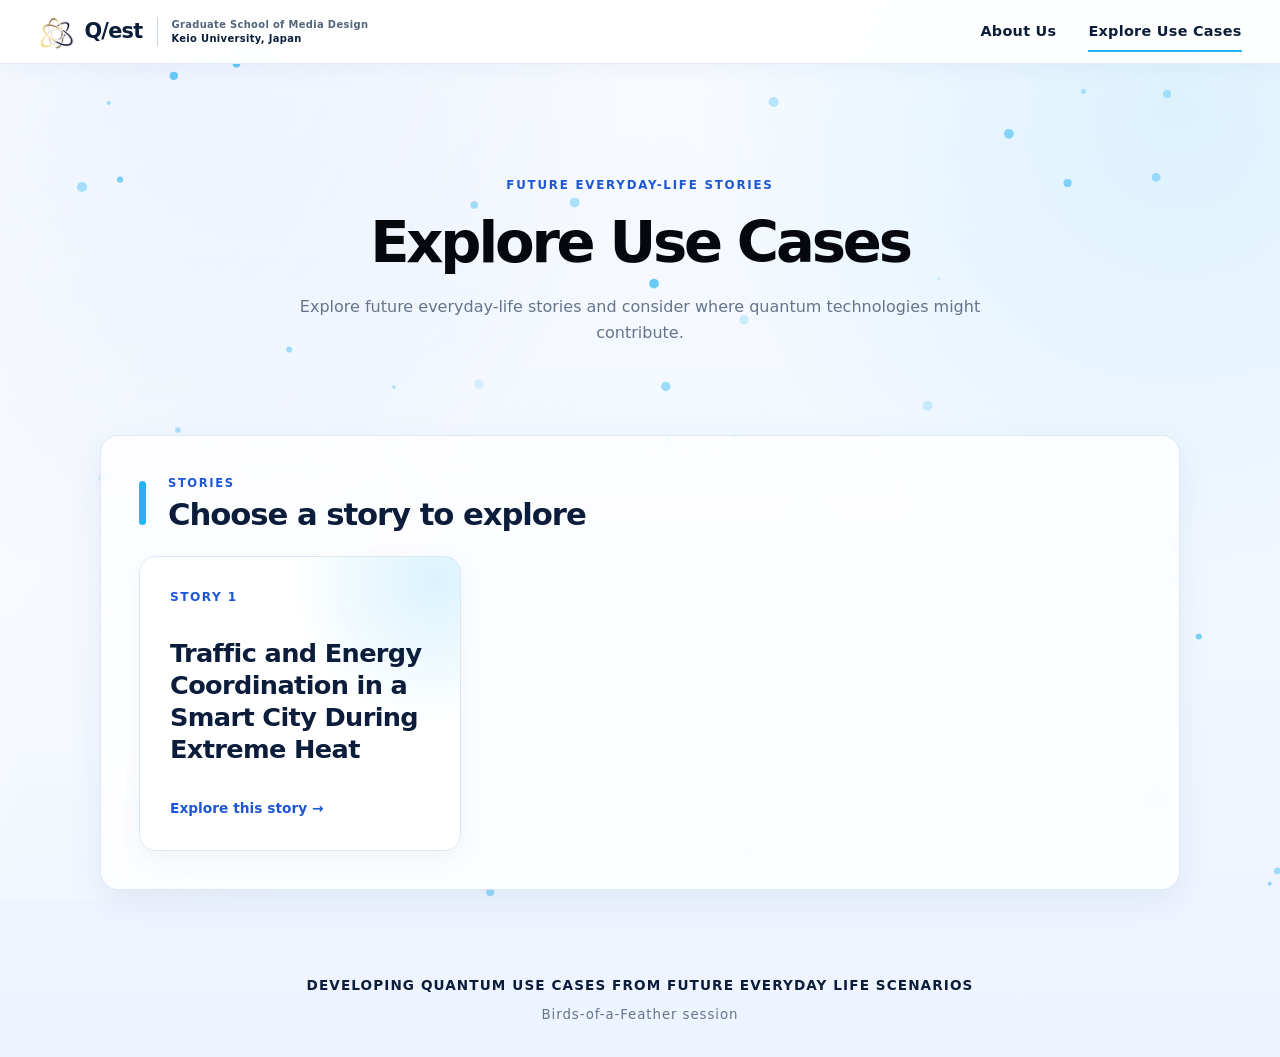
==== commit a0d33498: "Remove 2035 references from website" ====
--- a/site/explore/index.html
+++ b/site/explore/index.html
@@ -46,7 +46,7 @@
       </div>
       <div class="use-case-grid">
         <a class="use-case-card" href="./story-1/index.html">
-          <span class="use-case-meta"><strong>Story 1</strong><time datetime="2035">2035</time></span>
+          <span class="use-case-meta"><strong>Story 1</strong></span>
           <h3>Traffic and Energy Coordination in a Smart City During Extreme Heat</h3>
           <span class="use-case-link">Explore this story <span aria-hidden="true">→</span></span>
         </a>
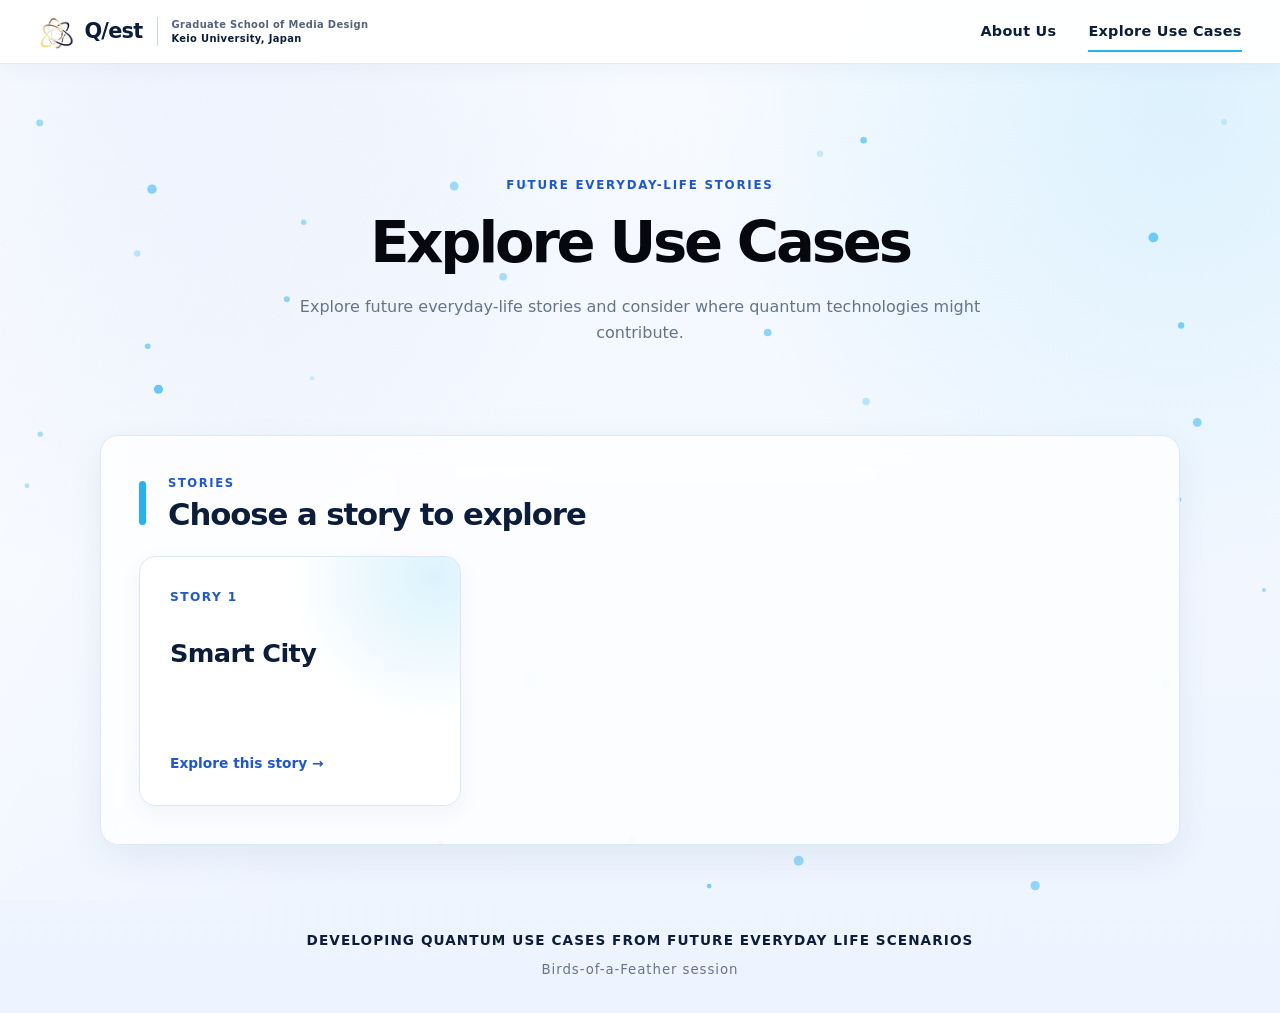
==== commit 0cfe0413: "Update Smart City story card" ====
--- a/site/explore/index.html
+++ b/site/explore/index.html
@@ -47,7 +47,7 @@
       <div class="use-case-grid">
         <a class="use-case-card" href="./story-1/index.html">
           <span class="use-case-meta"><strong>Story 1</strong></span>
-          <h3>Traffic and Energy Coordination in a Smart City During Extreme Heat</h3>
+          <h3>Smart City</h3>
           <span class="use-case-link">Explore this story <span aria-hidden="true">→</span></span>
         </a>
       </div>
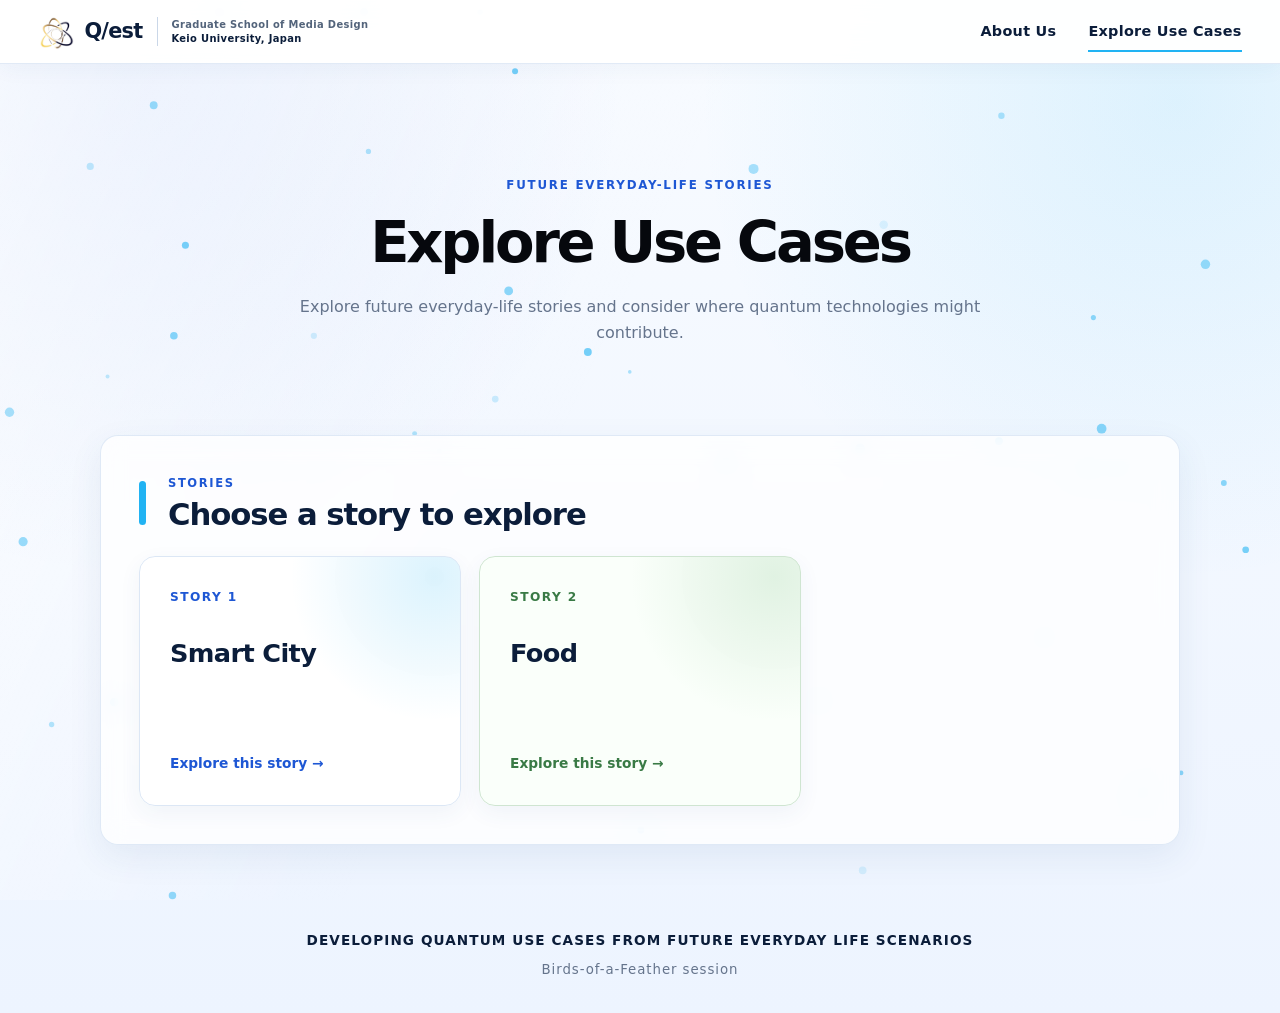
==== commit ea06908b: "Add Food story page" ====
--- a/site/explore/index.html
+++ b/site/explore/index.html
@@ -50,6 +50,11 @@
           <h3>Smart City</h3>
           <span class="use-case-link">Explore this story <span aria-hidden="true">→</span></span>
         </a>
+        <a class="use-case-card food-card" href="./story-2/index.html">
+          <span class="use-case-meta"><strong>Story 2</strong></span>
+          <h3>Food</h3>
+          <span class="use-case-link">Explore this story <span aria-hidden="true">→</span></span>
+        </a>
       </div>
     </section>
   </main>
--- a/site/styles.css
+++ b/site/styles.css
@@ -747,6 +747,28 @@
   outline-offset: 3px;
 }
 
+.use-case-card.food-card {
+  border-color: #cfe5d1;
+  background:
+    radial-gradient(circle at 92% 8%, rgba(121, 189, 130, 0.2), transparent 9rem),
+    rgba(250, 255, 250, 0.88);
+}
+
+.use-case-card.food-card:hover,
+.use-case-card.food-card:focus-visible {
+  border-color: #9fcda4;
+  box-shadow: 0 14px 30px rgba(51, 105, 61, 0.12);
+}
+
+.use-case-card.food-card:focus-visible {
+  outline-color: rgba(121, 189, 130, 0.42);
+}
+
+.food-card .use-case-meta,
+.food-card .use-case-link {
+  color: #397a45;
+}
+
 .use-case-meta {
   display: flex;
   align-items: center;
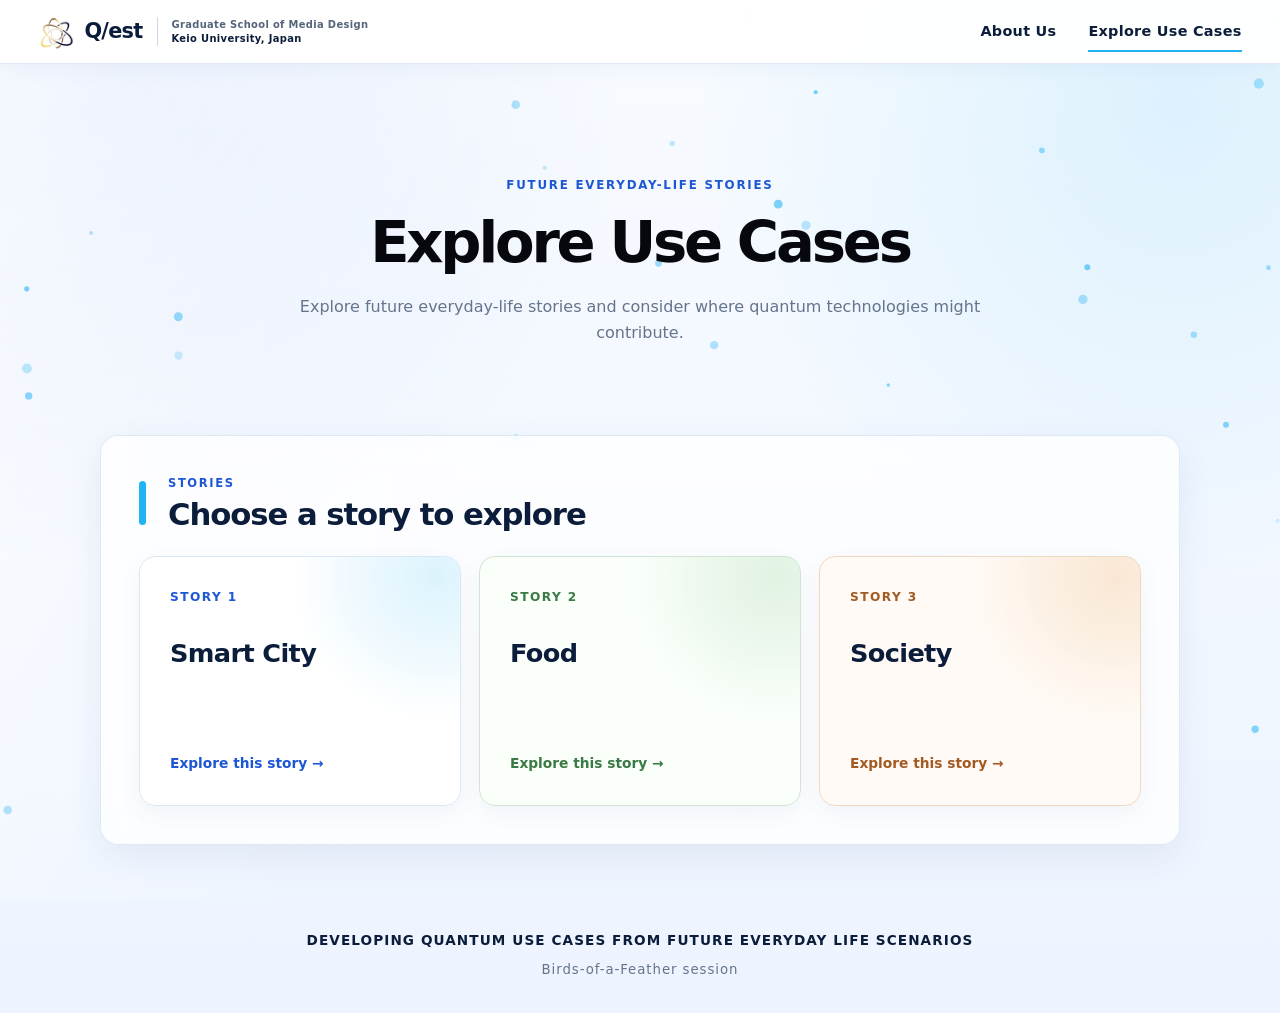
==== commit 868a28c6: "Add Society story page" ====
--- a/site/explore/index.html
+++ b/site/explore/index.html
@@ -55,6 +55,11 @@
           <h3>Food</h3>
           <span class="use-case-link">Explore this story <span aria-hidden="true">→</span></span>
         </a>
+        <a class="use-case-card society-card" href="./story-3/index.html">
+          <span class="use-case-meta"><strong>Story 3</strong></span>
+          <h3>Society</h3>
+          <span class="use-case-link">Explore this story <span aria-hidden="true">→</span></span>
+        </a>
       </div>
     </section>
   </main>
--- a/site/styles.css
+++ b/site/styles.css
@@ -769,6 +769,28 @@
   color: #397a45;
 }
 
+.use-case-card.society-card {
+  border-color: #edd9c1;
+  background:
+    radial-gradient(circle at 92% 8%, rgba(228, 163, 92, 0.22), transparent 9rem),
+    rgba(255, 250, 244, 0.9);
+}
+
+.use-case-card.society-card:hover,
+.use-case-card.society-card:focus-visible {
+  border-color: #dcb582;
+  box-shadow: 0 14px 30px rgba(137, 79, 31, 0.12);
+}
+
+.use-case-card.society-card:focus-visible {
+  outline-color: rgba(228, 163, 92, 0.44);
+}
+
+.society-card .use-case-meta,
+.society-card .use-case-link {
+  color: #a35a22;
+}
+
 .use-case-meta {
   display: flex;
   align-items: center;
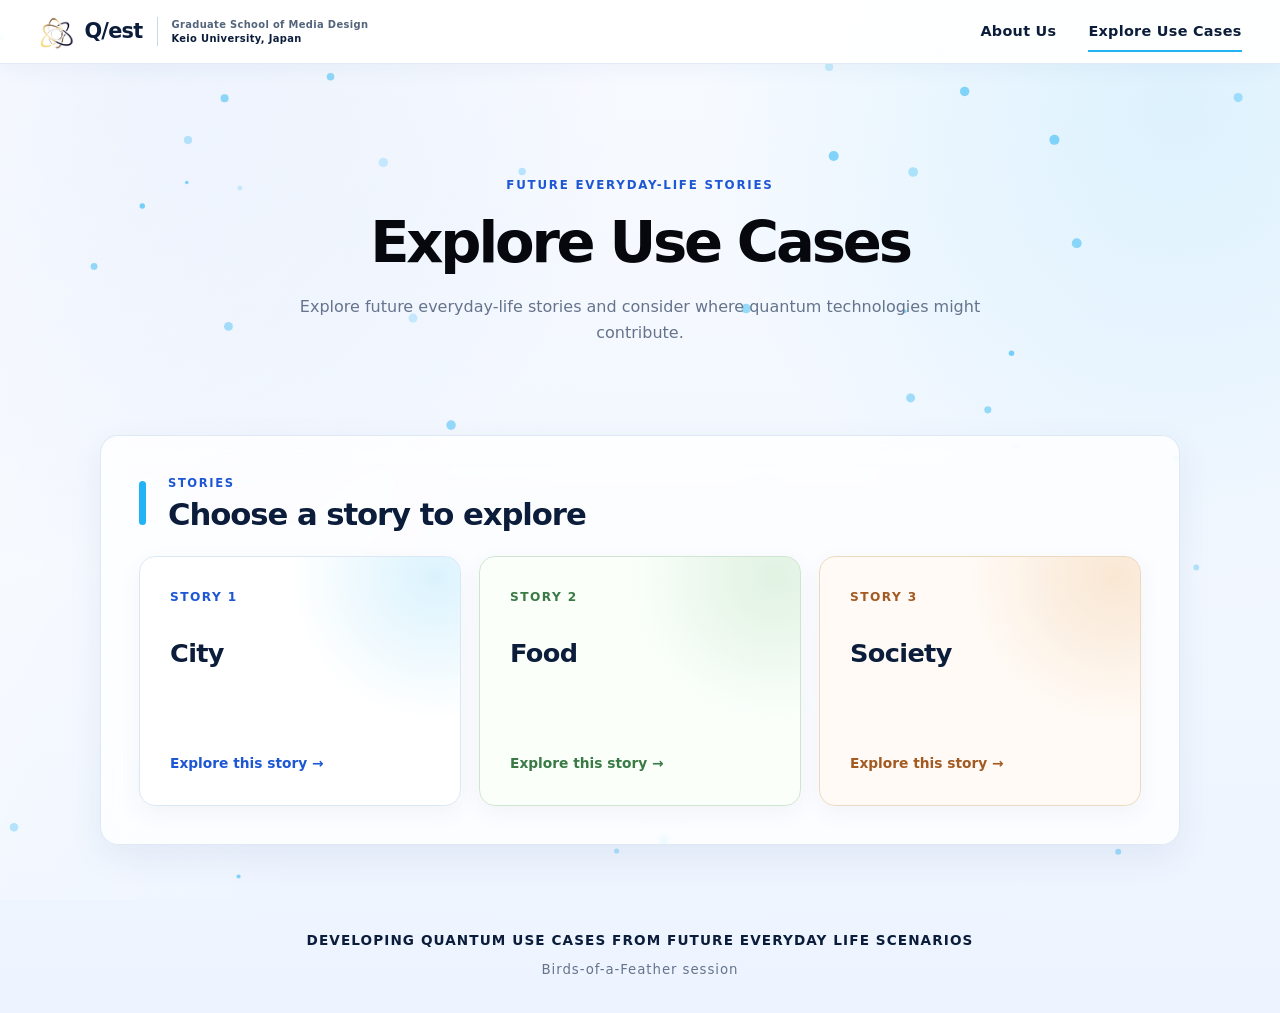
==== commit ff2ff18a: "Update City story imagery and hotspots" ====
--- a/site/explore/index.html
+++ b/site/explore/index.html
@@ -47,7 +47,7 @@
       <div class="use-case-grid">
         <a class="use-case-card" href="./story-1/index.html">
           <span class="use-case-meta"><strong>Story 1</strong></span>
-          <h3>Smart City</h3>
+          <h3>City</h3>
           <span class="use-case-link">Explore this story <span aria-hidden="true">→</span></span>
         </a>
         <a class="use-case-card food-card" href="./story-2/index.html">
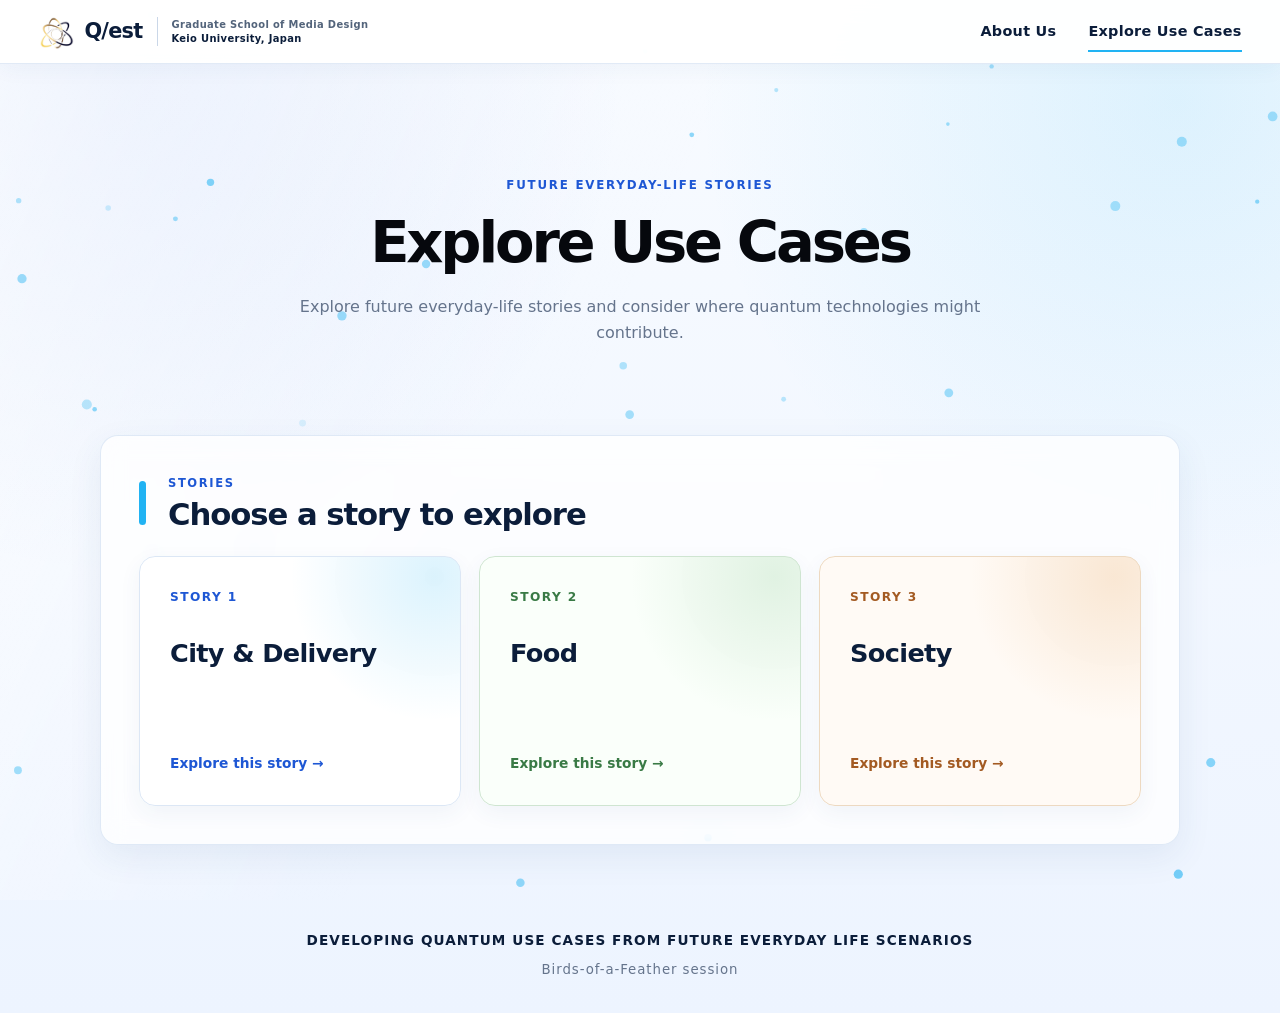
==== commit c731e1f3: "Improve story hotspot labels and scrolling behavior" ====
--- a/site/explore/index.html
+++ b/site/explore/index.html
@@ -44,21 +44,30 @@
           <h2 id="stories-title">Choose a story to explore</h2>
         </div>
       </div>
+
       <div class="use-case-grid">
         <a class="use-case-card" href="./story-1/index.html">
           <span class="use-case-meta"><strong>Story 1</strong></span>
-          <h3>City</h3>
-          <span class="use-case-link">Explore this story <span aria-hidden="true">→</span></span>
+          <h3>City &amp; Delivery</h3>
+          <span class="use-case-link">
+            Explore this story <span aria-hidden="true">→</span>
+          </span>
         </a>
+
         <a class="use-case-card food-card" href="./story-2/index.html">
           <span class="use-case-meta"><strong>Story 2</strong></span>
           <h3>Food</h3>
-          <span class="use-case-link">Explore this story <span aria-hidden="true">→</span></span>
+          <span class="use-case-link">
+            Explore this story <span aria-hidden="true">→</span>
+          </span>
         </a>
+
         <a class="use-case-card society-card" href="./story-3/index.html">
           <span class="use-case-meta"><strong>Story 3</strong></span>
           <h3>Society</h3>
-          <span class="use-case-link">Explore this story <span aria-hidden="true">→</span></span>
+          <span class="use-case-link">
+            Explore this story <span aria-hidden="true">→</span>
+          </span>
         </a>
       </div>
     </section>
@@ -71,4 +80,4 @@
 
   <script src="../bubbles.js"></script>
 </body>
-</html>
+</html>
--- a/site/styles.css
+++ b/site/styles.css
@@ -16,7 +16,7 @@
 
 html {
   scroll-behavior: smooth;
-  scroll-padding-top: calc(var(--header-height) + 24px);
+  scroll-padding-top: 24px;
 }
 
 body {
@@ -54,8 +54,7 @@
 }
 
 .site-header {
-  position: fixed;
-  inset: 0 0 auto;
+  position: relative;
   z-index: 20;
   display: flex;
   height: var(--header-height);
@@ -187,7 +186,7 @@
 main {
   width: min(var(--max), calc(100% - 40px));
   margin: 0 auto;
-  padding-top: var(--header-height);
+  padding-top: 0;
 }
 
 .hero {
@@ -611,7 +610,7 @@
 }
 
 .subpage-main {
-  padding-top: calc(var(--header-height) + 34px);
+  padding-top: 34px;
 }
 
 .subpage-hero {
@@ -840,7 +839,7 @@
   background: rgba(255, 255, 255, 0.84);
   box-shadow: 0 12px 34px rgba(43, 78, 132, 0.08);
   backdrop-filter: blur(12px);
-  scroll-margin-top: calc(var(--header-height) + 20px);
+  scroll-margin-top: 20px;
 }
 
 .explorer-heading {
@@ -1500,7 +1499,7 @@
   .subpage-main,
   .explore-main {
     width: min(100% - 24px, var(--max));
-    padding-top: calc(var(--header-height) + 18px);
+    padding-top: 18px;
   }
 
   .subpage-hero {
